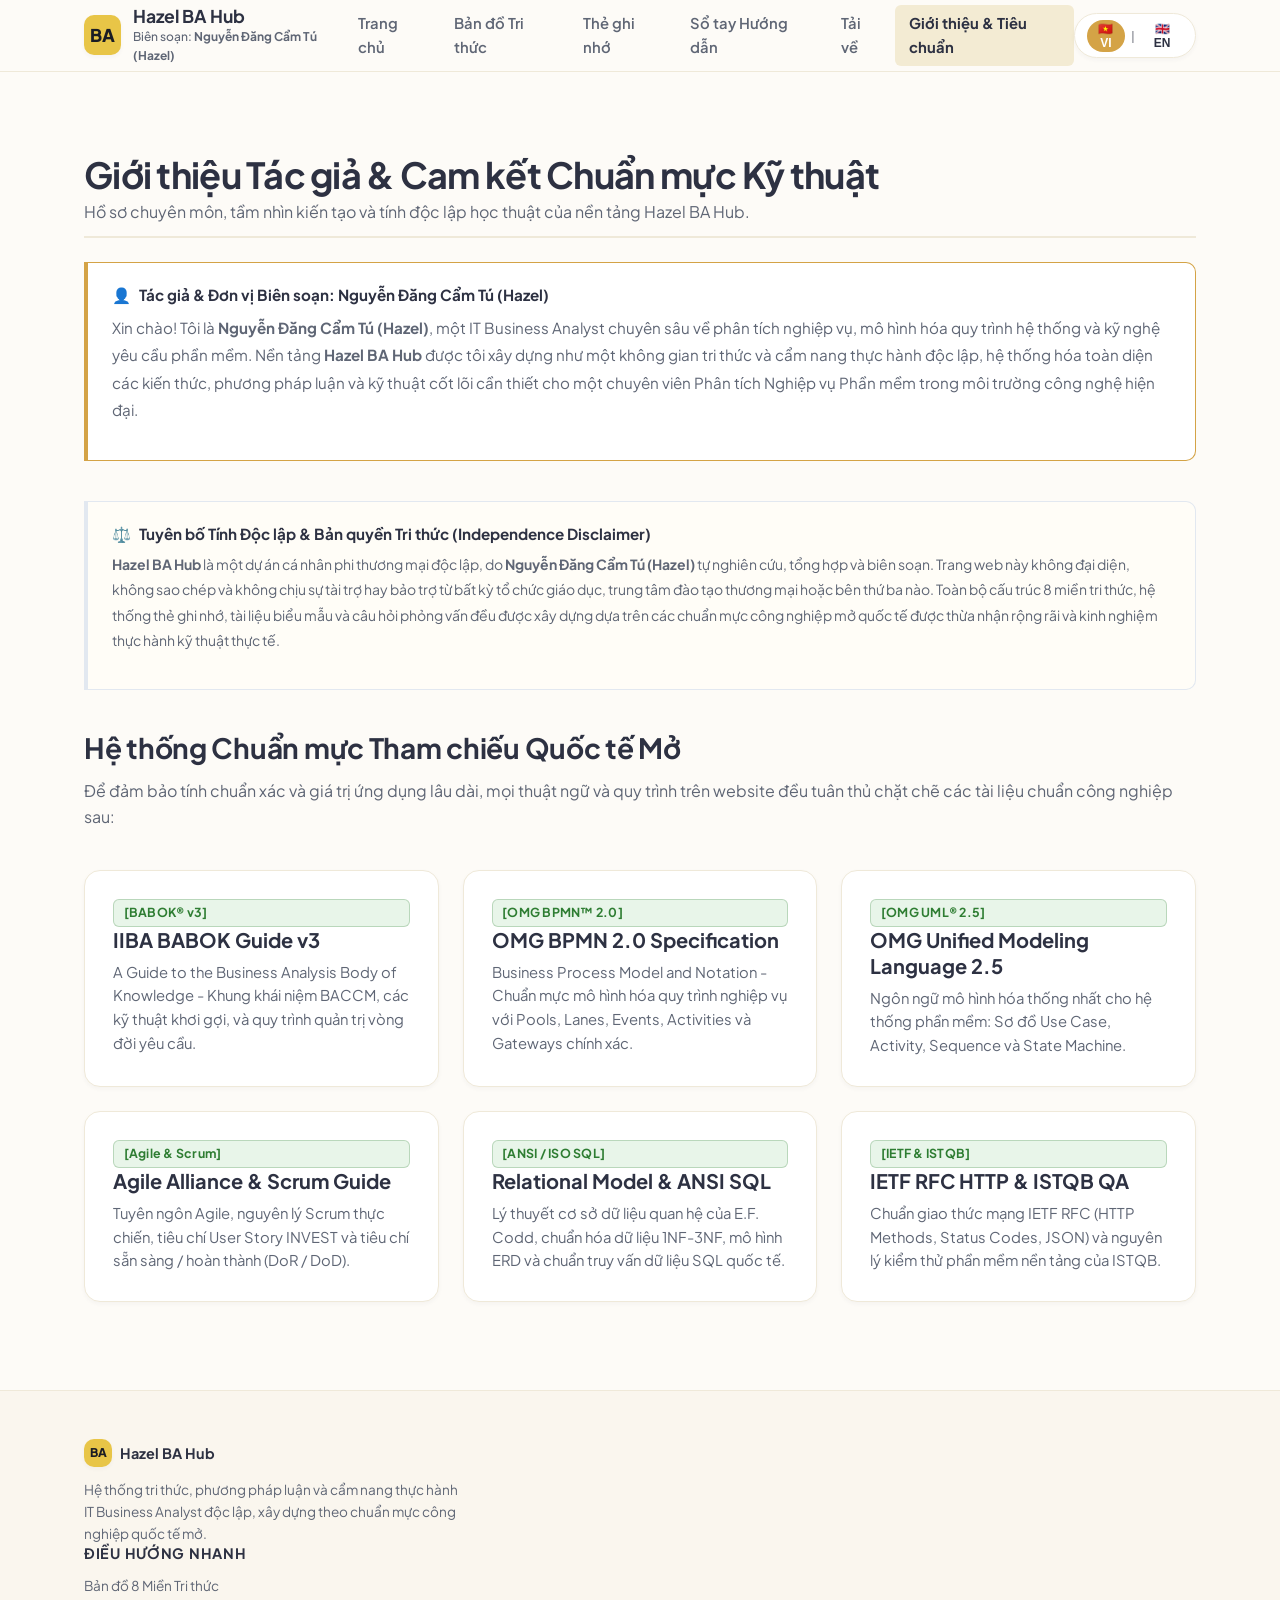
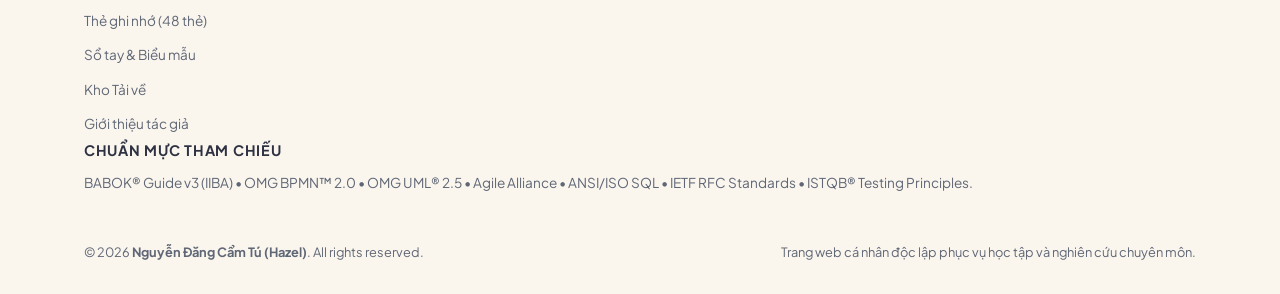
==== ba-study-materials/about/index.html @ 61d87bbf "Add files via upload" ====
<!DOCTYPE html>
<html lang="vi" class="lang-vi">
<head>
  <meta charset="UTF-8">
  <meta name="viewport" content="width=device-width, initial-scale=1.0">
  <title class="lang-vi">Giới thiệu & Tiêu chuẩn | Hazel BA Hub - Nguyễn Đăng Cẩm Tú</title>
  <title class="lang-en">About & Standards | Hazel BA Hub - Nguyen Dang Cam Tu</title>
  <meta name="description" content="Thông tin Tác giả và Nền tảng Chuẩn mực Quốc tế của Hazel BA Hub - Nguyễn Đăng Cẩm Tú (Hazel).">
  <!-- Fonts -->
  <link rel="preconnect" href="https://fonts.googleapis.com">
  <link rel="preconnect" href="https://fonts.gstatic.com" crossorigin>
  <link href="https://fonts.googleapis.com/css2?family=Plus+Jakarta+Sans:wght@400;500;600;700;800&display=swap" rel="stylesheet">
  <!-- Styles -->
  <link rel="stylesheet" href="../assets/css/main.css">
  <link rel="stylesheet" href="../assets/css/components.css">
  <link rel="stylesheet" href="../assets/css/flashcards.css">
  <!-- Core i18n -->
  <script src="../assets/js/i18n.js"></script>
</head>
<body>
  <header class="site-header">
    <div class="container header-inner">
      <a href="../" class="brand-link">
        <div class="brand-badge">BA</div>
        <div class="brand-text-wrap">
          <span class="brand-title">Hazel BA Hub</span>
          <span class="brand-author">
            <span class="lang-vi">Biên soạn: <strong>Nguyễn Đăng Cẩm Tú (Hazel)</strong></span>
            <span class="lang-en">Curated by <strong>Nguyễn Đăng Cẩm Tú (Hazel)</strong></span>
          </span>
        </div>
      </a>

      <nav>
        <ul class="nav-menu">
          <li><a href="../" class="nav-link"><span class="lang-vi">Trang chủ</span><span class="lang-en">Home</span></a></li>
          <li><a href="../knowledge-map/" class="nav-link"><span class="lang-vi">Bản đồ Tri thức</span><span class="lang-en">Knowledge Map</span></a></li>
          <li><a href="../flashcards/" class="nav-link"><span class="lang-vi">Thẻ ghi nhớ</span><span class="lang-en">Flashcards</span></a></li>
          <li><a href="../study-guide/" class="nav-link"><span class="lang-vi">Sổ tay Hướng dẫn</span><span class="lang-en">Study Guide</span></a></li>
          <li><a href="../downloads/" class="nav-link"><span class="lang-vi">Tải về</span><span class="lang-en">Downloads</span></a></li>
          <li><a href="../about/" class="nav-link active"><span class="lang-vi">Giới thiệu & Tiêu chuẩn</span><span class="lang-en">About & Standards</span></a></li>
        </ul>
      </nav>

      <div style="display: flex; align-items: center; gap: 0.75rem;">
        <button type="button" class="lang-toggle-btn" title="Chuyển đổi ngôn ngữ / Switch Language" aria-label="Toggle language">
          <span class="lang-pill" data-lang="vi">🇻🇳 VI</span>
          <span style="opacity: 0.4;">|</span>
          <span class="lang-pill" data-lang="en">🇬🇧 EN</span>
        </button>
        <button type="button" class="mobile-nav-toggle" aria-label="Open mobile navigation">☰</button>
      </div>
    </div>
  </header>

  <main class="container" style="padding: 2.5rem 1.5rem;">
    <div class="section-header">
      <div>
        <h1>
          <span class="lang-vi">Giới thiệu Tác giả & Cam kết Chuẩn mực Kỹ thuật</span>
          <span class="lang-en">About the Author & Industry Standards Governance</span>
        </h1>
        <p>
          <span class="lang-vi">Hồ sơ chuyên môn, tầm nhìn kiến tạo và tính độc lập học thuật của nền tảng Hazel BA Hub.</span>
          <span class="lang-en">Professional background, engineering philosophy, and academic independence of Hazel BA Hub.</span>
        </p>
      </div>
    </div>

    <!-- Author Profile -->
    <div class="callout" style="background: #FFFFFF; border-color: var(--color-primary); margin-bottom: 2.5rem;">
      <div class="callout-header">
        <span>👤</span>
        <span class="lang-vi">Tác giả & Đơn vị Biên soạn: Nguyễn Đăng Cẩm Tú (Hazel)</span>
        <span class="lang-en">Author & Curator: Nguyễn Đăng Cẩm Tú (Hazel)</span>
      </div>
      <div class="callout-body" style="font-size: 0.95rem; line-height: 1.8;">
        <p class="lang-vi">
          Xin chào! Tôi là <strong>Nguyễn Đăng Cẩm Tú (Hazel)</strong>, một IT Business Analyst chuyên sâu về phân tích nghiệp vụ, mô hình hóa quy trình hệ thống và kỹ nghệ yêu cầu phần mềm. 
          Nền tảng <strong>Hazel BA Hub</strong> được tôi xây dựng như một không gian tri thức và cẩm nang thực hành độc lập, hệ thống hóa toàn diện các kiến thức, phương pháp luận và kỹ thuật cốt lõi cần thiết cho một chuyên viên Phân tích Nghiệp vụ Phần mềm trong môi trường công nghệ hiện đại.
        </p>
        <p class="lang-en">
          Hello! I am <strong>Nguyễn Đăng Cẩm Tú (Hazel)</strong>, an IT Business Analyst passionate about structured requirements engineering, system process modeling, and data-driven software solutions. 
          <strong>Hazel BA Hub</strong> is an independent knowledge hub and practical handbook created to consolidate the core competencies, methodologies, and engineering techniques essential for modern IT Business Analysts.
        </p>
      </div>
    </div>

    <!-- Non-Affiliation & Independent Project Disclaimer -->
    <div class="callout" style="background: #FFFDF7; border-color: #E2E8F0; margin-bottom: 2.5rem;">
      <div class="callout-header">
        <span>⚖️</span>
        <span class="lang-vi">Tuyên bố Tính Độc lập & Bản quyền Tri thức (Independence Disclaimer)</span>
        <span class="lang-en">Independent Project & Non-Affiliation Disclaimer</span>
      </div>
      <div class="callout-body" style="font-size: 0.875rem; line-height: 1.8; color: var(--text-body);">
        <p class="lang-vi">
          <strong>Hazel BA Hub</strong> là một dự án cá nhân phi thương mại độc lập, do <strong>Nguyễn Đăng Cẩm Tú (Hazel)</strong> tự nghiên cứu, tổng hợp và biên soạn. 
          Trang web này không đại diện, không sao chép và không chịu sự tài trợ hay bảo trợ từ bất kỳ tổ chức giáo dục, trung tâm đào tạo thương mại hoặc bên thứ ba nào. 
          Toàn bộ cấu trúc 8 miền tri thức, hệ thống thẻ ghi nhớ, tài liệu biểu mẫu và câu hỏi phỏng vấn đều được xây dựng dựa trên các chuẩn mực công nghiệp mở quốc tế được thừa nhận rộng rãi và kinh nghiệm thực hành kỹ thuật thực tế.
        </p>
        <p class="lang-en">
          <strong>Hazel BA Hub</strong> is an independent, non-commercial personal project researched, synthesized, and curated by <strong>Nguyễn Đăng Cẩm Tú (Hazel)</strong>. 
          This platform does not represent, reproduce, or claim affiliation with any commercial educational training provider, academic institution, or proprietary third-party program. 
          All 8 knowledge domains, active-recall flashcards, specification templates, and interview questions are independently formulated from open international standards and practical industry engineering practices.
        </p>
      </div>
    </div>

    <!-- 6 Standards Pillars -->
    <h2>
      <span class="lang-vi">Hệ thống Chuẩn mực Tham chiếu Quốc tế Mở</span>
      <span class="lang-en">Open International Reference Standards</span>
    </h2>
    <p style="margin-bottom: 1.5rem;">
      <span class="lang-vi">Để đảm bảo tính chuẩn xác và giá trị ứng dụng lâu dài, mọi thuật ngữ và quy trình trên website đều tuân thủ chặt chẽ các tài liệu chuẩn công nghiệp sau:</span>
      <span class="lang-en">To ensure rigorous accuracy and long-term industry value, all terminology and workflows strictly adhere to the following standard frameworks:</span>
    </p>

    <div class="card-grid" style="margin-bottom: 3rem;">
      <div class="feature-card">
        <span class="badge badge-explicit">[BABOK® v3]</span>
        <h4 class="card-title">IIBA BABOK Guide v3</h4>
        <p class="card-desc">
          <span class="lang-vi">A Guide to the Business Analysis Body of Knowledge - Khung khái niệm BACCM, các kỹ thuật khơi gợi, và quy trình quản trị vòng đời yêu cầu.</span>
          <span class="lang-en">The global standard for business analysis practice, covering BACCM concepts, elicitation techniques, and requirements lifecycle management.</span>
        </p>
      </div>

      <div class="feature-card">
        <span class="badge badge-explicit">[OMG BPMN™ 2.0]</span>
        <h4 class="card-title">OMG BPMN 2.0 Specification</h4>
        <p class="card-desc">
          <span class="lang-vi">Business Process Model and Notation - Chuẩn mực mô hình hóa quy trình nghiệp vụ với Pools, Lanes, Events, Activities và Gateways chính xác.</span>
          <span class="lang-en">Business Process Model and Notation standard for cross-functional business workflows, pools, swimlanes, and gateways.</span>
        </p>
      </div>

      <div class="feature-card">
        <span class="badge badge-explicit">[OMG UML® 2.5]</span>
        <h4 class="card-title">OMG Unified Modeling Language 2.5</h4>
        <p class="card-desc">
          <span class="lang-vi">Ngôn ngữ mô hình hóa thống nhất cho hệ thống phần mềm: Sơ đồ Use Case, Activity, Sequence và State Machine.</span>
          <span class="lang-en">Standard modeling specification for software systems: Use Case, Activity, Sequence, and State Machine diagrams.</span>
        </p>
      </div>

      <div class="feature-card">
        <span class="badge badge-explicit">[Agile & Scrum]</span>
        <h4 class="card-title">Agile Alliance & Scrum Guide</h4>
        <p class="card-desc">
          <span class="lang-vi">Tuyên ngôn Agile, nguyên lý Scrum thực chiến, tiêu chí User Story INVEST và tiêu chí sẵn sàng / hoàn thành (DoR / DoD).</span>
          <span class="lang-en">Agile Manifesto principles, empirical Scrum workflows, INVEST User Story criteria, and Definition of Ready / Done gates.</span>
        </p>
      </div>

      <div class="feature-card">
        <span class="badge badge-explicit">[ANSI / ISO SQL]</span>
        <h4 class="card-title">Relational Model & ANSI SQL</h4>
        <p class="card-desc">
          <span class="lang-vi">Lý thuyết cơ sở dữ liệu quan hệ của E.F. Codd, chuẩn hóa dữ liệu 1NF-3NF, mô hình ERD và chuẩn truy vấn dữ liệu SQL quốc tế.</span>
          <span class="lang-en">Codd's relational database foundation, 1NF to 3NF normalization rules, ERD models, and ANSI SQL query specifications.</span>
        </p>
      </div>

      <div class="feature-card">
        <span class="badge badge-explicit">[IETF & ISTQB]</span>
        <h4 class="card-title">IETF RFC HTTP & ISTQB QA</h4>
        <p class="card-desc">
          <span class="lang-vi">Chuẩn giao thức mạng IETF RFC (HTTP Methods, Status Codes, JSON) và nguyên lý kiểm thử phần mềm nền tảng của ISTQB.</span>
          <span class="lang-en">IETF RFC protocol standards (HTTP methods, status codes, JSON payload) and ISTQB Foundation software testing principles.</span>
        </p>
      </div>
    </div>
  </main>

  <footer class="site-footer">
    <div class="container footer-inner">
      <div class="footer-col">
        <div style="display: flex; align-items: center; gap: 0.5rem; margin-bottom: 0.75rem;">
          <div class="brand-badge" style="width: 28px; height: 28px; font-size: 0.75rem;">BA</div>
          <span style="font-weight: 700; color: var(--text-heading);">Hazel BA Hub</span>
        </div>
        <p style="font-size: 0.85rem; color: var(--text-muted); line-height: 1.6; max-width: 380px;">
          <span class="lang-vi">Hệ thống tri thức, phương pháp luận và cẩm nang thực hành IT Business Analyst độc lập, xây dựng theo chuẩn mực công nghiệp quốc tế mở.</span>
          <span class="lang-en">An independent IT Business Analysis knowledge hub and practical handbook built upon open international industry standards.</span>
        </p>
      </div>
      <div class="footer-col">
        <h4 style="font-size: 0.9rem; margin-bottom: 0.75rem; color: var(--text-heading);">
          <span class="lang-vi">Điều hướng nhanh</span>
          <span class="lang-en">Quick Links</span>
        </h4>
        <ul style="list-style: none; padding: 0; margin: 0; font-size: 0.85rem; display: flex; flex-direction: column; gap: 0.4rem;">
          <li><a href="../knowledge-map/" style="color: var(--text-muted);"><span class="lang-vi">Bản đồ 8 Miền Tri thức</span><span class="lang-en">8 Knowledge Domains</span></a></li>
          <li><a href="../flashcards/" style="color: var(--text-muted);"><span class="lang-vi">Thẻ ghi nhớ (48 thẻ)</span><span class="lang-en">Flashcards (48 Cards)</span></a></li>
          <li><a href="../study-guide/" style="color: var(--text-muted);"><span class="lang-vi">Sổ tay & Biểu mẫu</span><span class="lang-en">Handbook & Templates</span></a></li>
          <li><a href="../downloads/" style="color: var(--text-muted);"><span class="lang-vi">Kho Tải về</span><span class="lang-en">Downloads Hub</span></a></li>
          <li><a href="../about/" style="color: var(--text-muted);"><span class="lang-vi">Giới thiệu tác giả</span><span class="lang-en">About Author</span></a></li>
        </ul>
      </div>
      <div class="footer-col">
        <h4 style="font-size: 0.9rem; margin-bottom: 0.75rem; color: var(--text-heading);">
          <span class="lang-vi">Chuẩn mực tham chiếu</span>
          <span class="lang-en">Standard Frameworks</span>
        </h4>
        <p style="font-size: 0.85rem; color: var(--text-muted); line-height: 1.6;">
          BABOK® Guide v3 (IIBA) • OMG BPMN™ 2.0 • OMG UML® 2.5 • Agile Alliance • ANSI/ISO SQL • IETF RFC Standards • ISTQB® Testing Principles.
        </p>
      </div>
    </div>
    <div class="container" style="padding-top: 1.5rem; margin-top: 1.5rem; border-top: 1px solid var(--border-color); font-size: 0.8rem; color: var(--text-muted); display: flex; justify-content: space-between; flex-wrap: wrap; gap: 0.75rem;">
      <div>
        © 2026 <strong>Nguyễn Đăng Cẩm Tú (Hazel)</strong>. All rights reserved.
      </div>
      <div>
        <span class="lang-vi">Trang web cá nhân độc lập phục vụ học tập và nghiên cứu chuyên môn.</span>
        <span class="lang-en">Independent personal knowledge platform for professional study and practice.</span>
      </div>
    </div>
  </footer>

  <script src="../assets/js/app.js"></script>
</body>
</html>
---- ba-study-materials/assets/css/main.css ----
/* ==========================================================================
   BA Study Materials - Main Styling
   Author: Nguyễn Đăng Cẩm Tú (Hazel)
   Color Palette: Minimal, Warm Pastel-Yellow & Cream (#FDFBF7, #E8C547)
   ========================================================================== */

:root {
  --bg-base: #FDFBF7;
  --bg-surface: #FFFFFF;
  --bg-surface-warm: #FAF6EE;
  --bg-surface-hover: #F6F0DF;
  --border-warm: #EFE9D9;
  --border-card: #E5DEC9;
  --border-focus: #D4A346;
  
  --color-primary: #D4A346;
  --color-primary-dark: #B58428;
  --color-accent: #E8C547;
  --color-accent-soft: #FFF9E6;
  
  --text-main: #2D3142;
  --text-muted: #5F6675;
  --text-light: #8E94A0;
  
  --tag-explicit-bg: #E8F5E9;
  --tag-explicit-text: #2E7D32;
  --tag-inferred-bg: #E0F2F1;
  --tag-inferred-text: #00695C;
  --tag-illustrative-bg: #FFF8E1;
  --tag-illustrative-text: #F57F17;
  --tag-supp-bg: #F3E5F5;
  --tag-supp-text: #7B1FA2;

  --shadow-sm: 0 2px 4px rgba(45, 49, 66, 0.04);
  --shadow-md: 0 4px 12px rgba(45, 49, 66, 0.06);
  --shadow-lg: 0 8px 24px rgba(45, 49, 66, 0.08);

  --font-sans: "Plus Jakarta Sans", -apple-system, BlinkMacSystemFont, "Segoe UI", Roboto, "Helvetica Neue", Arial, sans-serif;
  --radius-sm: 6px;
  --radius-md: 10px;
  --radius-lg: 16px;
  --radius-full: 9999px;
  
  --header-height: 72px;
  --container-max: 1160px;
}

/* CSS Reset & Defaults */
*, *::before, *::after {
  box-sizing: border-box;
  margin: 0;
  padding: 0;
}

html {
  font-family: var(--font-sans);
  background-color: var(--bg-base);
  color: var(--text-main);
  line-height: 1.6;
  scroll-behavior: smooth;
  -webkit-font-smoothing: antialiased;
}

body {
  min-height: 100vh;
  display: flex;
  flex-direction: column;
}

/* Bilingual Language Toggling Logic */
html.lang-vi .lang-en {
  display: none !important;
}

html.lang-en .lang-vi {
  display: none !important;
}

/* Typography */
h1, h2, h3, h4 {
  color: var(--text-main);
  line-height: 1.3;
  font-weight: 700;
}

h1 { font-size: 2.25rem; letter-spacing: -0.02em; }
h2 { font-size: 1.75rem; letter-spacing: -0.01em; margin-bottom: 0.75rem; }
h3 { font-size: 1.25rem; margin-bottom: 0.5rem; }
p { margin-bottom: 1rem; color: var(--text-muted); }
p:last-child { margin-bottom: 0; }

a {
  color: var(--color-primary-dark);
  text-decoration: none;
  transition: color 0.15s ease;
}

a:hover {
  color: var(--color-primary);
  text-decoration: underline;
}

/* Layout Containers */
.container {
  width: 100%;
  max-width: var(--container-max);
  margin-left: auto;
  margin-right: auto;
  padding-left: 1.5rem;
  padding-right: 1.5rem;
}

/* Header & Navigation */
.site-header {
  position: sticky;
  top: 0;
  z-index: 100;
  height: var(--header-height);
  background: rgba(253, 251, 247, 0.94);
  backdrop-filter: blur(10px);
  border-bottom: 1px solid var(--border-warm);
}

.header-inner {
  height: 100%;
  display: flex;
  align-items: center;
  justify-content: space-between;
}

.brand-link {
  display: flex;
  align-items: center;
  gap: 0.75rem;
  text-decoration: none;
}

.brand-badge {
  display: flex;
  align-items: center;
  justify-content: center;
  width: 40px;
  height: 40px;
  border-radius: var(--radius-md);
  background: var(--color-accent);
  color: #1A1C24;
  font-weight: 800;
  font-size: 1.1rem;
  box-shadow: var(--shadow-sm);
}

.brand-text-wrap {
  display: flex;
  flex-direction: column;
}

.brand-title {
  font-size: 1.1rem;
  font-weight: 700;
  color: var(--text-main);
  line-height: 1.2;
}

.brand-author {
  font-size: 0.75rem;
  color: var(--text-muted);
  font-weight: 500;
}

.nav-menu {
  display: flex;
  align-items: center;
  gap: 0.35rem;
  list-style: none;
}

.nav-link {
  display: inline-block;
  padding: 0.45rem 0.85rem;
  border-radius: var(--radius-sm);
  font-size: 0.925rem;
  font-weight: 600;
  color: var(--text-muted);
  text-decoration: none;
  transition: all 0.15s ease;
}

.nav-link:hover {
  color: var(--text-main);
  background: var(--bg-surface-warm);
  text-decoration: none;
}

.nav-link.active {
  color: var(--text-main);
  background: #F3EBD3;
  font-weight: 700;
}

/* Language Toggle Button */
.lang-toggle-btn {
  display: inline-flex;
  align-items: center;
  gap: 0.4rem;
  background: var(--bg-surface);
  border: 1px solid var(--border-warm);
  padding: 0.35rem 0.75rem;
  border-radius: var(--radius-full);
  font-size: 0.825rem;
  font-weight: 700;
  color: var(--text-main);
  cursor: pointer;
  transition: all 0.2s ease;
  box-shadow: var(--shadow-sm);
}

.lang-toggle-btn:hover {
  border-color: var(--color-primary);
  background: var(--bg-surface-warm);
}

.lang-pill {
  padding: 2px 6px;
  border-radius: var(--radius-full);
  font-size: 0.75rem;
}

.lang-pill.active {
  background: var(--color-primary);
  color: #FFFFFF;
}

/* Mobile Nav Toggle */
.mobile-nav-toggle {
  display: none;
  background: transparent;
  border: none;
  cursor: pointer;
  padding: 0.5rem;
  font-size: 1.5rem;
  color: var(--text-main);
}

/* Footer */
.site-footer {
  margin-top: auto;
  background: var(--bg-surface-warm);
  border-top: 1px solid var(--border-warm);
  padding: 3rem 0 2rem;
  font-size: 0.9rem;
}

.footer-grid {
  display: grid;
  grid-template-columns: 2fr 1fr 1fr;
  gap: 2.5rem;
  margin-bottom: 2rem;
}

.footer-col h4 {
  font-size: 0.95rem;
  margin-bottom: 0.75rem;
  color: var(--text-main);
  text-transform: uppercase;
  letter-spacing: 0.05em;
}

.footer-col ul {
  list-style: none;
}

.footer-col li {
  margin-bottom: 0.4rem;
}

.footer-col a {
  color: var(--text-muted);
}

.footer-col a:hover {
  color: var(--text-main);
}

.footer-bottom {
  padding-top: 1.5rem;
  border-top: 1px solid var(--border-warm);
  display: flex;
  align-items: center;
  justify-content: space-between;
  color: var(--text-light);
  font-size: 0.825rem;
}

/* Responsive Breakpoints */
@media (max-width: 900px) {
  .footer-grid {
    grid-template-columns: 1fr;
    gap: 1.5rem;
  }
  .nav-menu {
    display: none;
    position: absolute;
    top: var(--header-height);
    left: 0;
    width: 100%;
    background: var(--bg-surface);
    flex-direction: column;
    padding: 1.5rem;
    box-shadow: var(--shadow-lg);
    border-bottom: 1px solid var(--border-warm);
    align-items: stretch;
  }
  .nav-menu.is-open {
    display: flex;
  }
  .mobile-nav-toggle {
    display: block;
  }
  .footer-bottom {
    flex-direction: column;
    gap: 0.75rem;
    text-align: center;
  }
}
---- ba-study-materials/assets/css/components.css ----
/* ==========================================================================
   BA Study Materials - Reusable UI Components
   ========================================================================== */

/* Hero Banner */
.hero-section {
  padding: 3.5rem 0 2.5rem;
  text-align: center;
  background: radial-gradient(circle at top, #FFF9EB 0%, var(--bg-base) 70%);
  border-bottom: 1px solid var(--border-warm);
}

.hero-badge-wrap {
  margin-bottom: 1rem;
}

.hero-pill {
  display: inline-flex;
  align-items: center;
  gap: 0.5rem;
  padding: 0.35rem 0.9rem;
  background: var(--bg-surface);
  border: 1px solid var(--border-warm);
  border-radius: var(--radius-full);
  font-size: 0.85rem;
  font-weight: 600;
  color: var(--color-primary-dark);
  box-shadow: var(--shadow-sm);
}

.hero-title {
  font-size: 2.75rem;
  font-weight: 800;
  margin-bottom: 1rem;
  letter-spacing: -0.03em;
  color: var(--text-main);
}

.hero-subtitle {
  font-size: 1.15rem;
  max-width: 680px;
  margin: 0 auto 2rem;
  color: var(--text-muted);
}

.hero-author-tag {
  font-weight: 700;
  color: var(--text-main);
  background: #F3EBD3;
  padding: 2px 8px;
  border-radius: 4px;
}

.hero-actions {
  display: flex;
  align-items: center;
  justify-content: center;
  gap: 1rem;
  flex-wrap: wrap;
}

/* Buttons */
.btn {
  display: inline-flex;
  align-items: center;
  justify-content: center;
  gap: 0.5rem;
  padding: 0.65rem 1.4rem;
  border-radius: var(--radius-md);
  font-weight: 600;
  font-size: 0.95rem;
  cursor: pointer;
  transition: all 0.15s ease;
  border: 1px solid transparent;
  text-decoration: none;
}

.btn:hover {
  text-decoration: none;
}

.btn-primary {
  background: var(--color-primary);
  color: #FFFFFF;
  border-color: var(--color-primary-dark);
  box-shadow: var(--shadow-sm);
}

.btn-primary:hover {
  background: var(--color-primary-dark);
  color: #FFFFFF;
}

.btn-secondary {
  background: var(--bg-surface);
  color: var(--text-main);
  border-color: var(--border-warm);
  box-shadow: var(--shadow-sm);
}

.btn-secondary:hover {
  background: var(--bg-surface-warm);
  border-color: var(--border-card);
}

.btn-sm {
  padding: 0.4rem 0.85rem;
  font-size: 0.85rem;
}

/* Feature & Navigation Cards Grid */
.card-grid {
  display: grid;
  grid-template-columns: repeat(auto-fit, minmax(320px, 1fr));
  gap: 1.5rem;
  margin: 2.5rem 0;
}

.feature-card {
  background: var(--bg-surface);
  border: 1px solid var(--border-warm);
  border-radius: var(--radius-lg);
  padding: 1.75rem;
  box-shadow: var(--shadow-sm);
  transition: transform 0.2s ease, box-shadow 0.2s ease, border-color 0.2s ease;
  display: flex;
  flex-direction: column;
}

.feature-card:hover {
  transform: translateY(-3px);
  box-shadow: var(--shadow-md);
  border-color: var(--color-primary);
}

.card-icon {
  width: 48px;
  height: 48px;
  border-radius: var(--radius-md);
  background: var(--bg-surface-warm);
  display: flex;
  align-items: center;
  justify-content: center;
  font-size: 1.5rem;
  margin-bottom: 1.25rem;
  color: var(--color-primary-dark);
}

.card-title {
  font-size: 1.25rem;
  font-weight: 700;
  margin-bottom: 0.5rem;
}

.card-desc {
  font-size: 0.925rem;
  color: var(--text-muted);
  flex-grow: 1;
  margin-bottom: 1.25rem;
}

.card-footer {
  padding-top: 1rem;
  border-top: 1px solid var(--border-warm);
  display: flex;
  align-items: center;
  justify-content: space-between;
}

/* Badges for Epistemic Classifications */
.badge {
  display: inline-flex;
  align-items: center;
  gap: 0.35rem;
  padding: 0.2rem 0.6rem;
  border-radius: var(--radius-sm);
  font-size: 0.775rem;
  font-weight: 700;
  letter-spacing: 0.02em;
  white-space: nowrap;
}

.badge-explicit {
  background: var(--tag-explicit-bg);
  color: var(--tag-explicit-text);
  border: 1px solid rgba(46, 125, 50, 0.25);
}

.badge-inferred {
  background: var(--tag-inferred-bg);
  color: var(--tag-inferred-text);
  border: 1px solid rgba(0, 105, 92, 0.25);
}

.badge-illustrative {
  background: var(--tag-illustrative-bg);
  color: var(--tag-illustrative-text);
  border: 1px solid rgba(245, 127, 23, 0.3);
}

.badge-supplementary {
  background: var(--tag-supp-bg);
  color: var(--tag-supp-text);
  border: 1px solid rgba(123, 31, 162, 0.25);
}

/* Callout Box */
.callout {
  background: var(--bg-surface-warm);
  border-left: 4px solid var(--color-primary);
  border-radius: 0 var(--radius-md) var(--radius-md) 0;
  padding: 1.25rem 1.5rem;
  margin: 1.5rem 0;
  border-top: 1px solid var(--border-warm);
  border-right: 1px solid var(--border-warm);
  border-bottom: 1px solid var(--border-warm);
}

.callout-header {
  font-weight: 700;
  font-size: 0.95rem;
  margin-bottom: 0.4rem;
  color: var(--text-main);
  display: flex;
  align-items: center;
  gap: 0.5rem;
}

.callout-body {
  font-size: 0.9rem;
  color: var(--text-muted);
}

/* Responsive Tables */
.table-responsive {
  width: 100%;
  overflow-x: auto;
  margin: 1.5rem 0;
  border: 1px solid var(--border-warm);
  border-radius: var(--radius-md);
  box-shadow: var(--shadow-sm);
  background: var(--bg-surface);
}

.data-table {
  width: 100%;
  border-collapse: collapse;
  text-align: left;
  font-size: 0.875rem;
}

.data-table th {
  background: #F3EBD3;
  color: var(--text-main);
  font-weight: 700;
  padding: 0.85rem 1rem;
  border-bottom: 1px solid var(--border-card);
}

.data-table td {
  padding: 0.85rem 1rem;
  border-bottom: 1px solid var(--border-warm);
  color: var(--text-main);
  vertical-align: top;
}

.data-table tr:nth-child(even) {
  background: #FAF7F0;
}

.data-table tr:hover {
  background: #F5EFE0;
}

/* Section Header */
.section-header {
  margin: 2.5rem 0 1.5rem;
  border-bottom: 2px solid var(--border-warm);
  padding-bottom: 0.75rem;
  display: flex;
  align-items: flex-end;
  justify-content: space-between;
  flex-wrap: wrap;
  gap: 1rem;
}

/* Accordion Component */
.accordion-item {
  background: var(--bg-surface);
  border: 1px solid var(--border-warm);
  border-radius: var(--radius-md);
  margin-bottom: 0.75rem;
  overflow: hidden;
  box-shadow: var(--shadow-sm);
}

.accordion-trigger {
  width: 100%;
  padding: 1rem 1.25rem;
  background: transparent;
  border: none;
  cursor: pointer;
  display: flex;
  align-items: center;
  justify-content: space-between;
  text-align: left;
  font-size: 1rem;
  font-weight: 700;
  color: var(--text-main);
}

.accordion-trigger:hover {
  background: var(--bg-surface-warm);
}

.accordion-body {
  padding: 1rem 1.25rem 1.25rem;
  border-top: 1px solid var(--border-warm);
  background: #FCFAF6;
  font-size: 0.925rem;
}
---- ba-study-materials/assets/css/flashcards.css ----
/* ==========================================================================
   BA Study Materials - Interactive Flashcards Engine
   ========================================================================== */

.fc-container {
  max-width: 800px;
  margin: 2rem auto;
}

/* Controls Bar */
.fc-controls-bar {
  background: var(--bg-surface);
  border: 1px solid var(--border-warm);
  border-radius: var(--radius-lg);
  padding: 1.25rem;
  margin-bottom: 1.5rem;
  box-shadow: var(--shadow-sm);
}

.fc-filter-grid {
  display: grid;
  grid-template-columns: 1fr 1fr;
  gap: 1rem;
  margin-bottom: 1rem;
}

.fc-filter-group {
  display: flex;
  flex-direction: column;
  gap: 0.35rem;
}

.fc-filter-label {
  font-size: 0.8rem;
  font-weight: 700;
  color: var(--text-muted);
  text-transform: uppercase;
  letter-spacing: 0.04em;
}

.fc-select, .fc-search-input {
  width: 100%;
  padding: 0.6rem 0.85rem;
  border: 1px solid var(--border-warm);
  border-radius: var(--radius-md);
  background: var(--bg-surface-warm);
  color: var(--text-main);
  font-family: inherit;
  font-size: 0.9rem;
  outline: none;
  transition: border-color 0.15s ease;
}

.fc-select:focus, .fc-search-input:focus {
  border-color: var(--color-primary);
  background: var(--bg-surface);
}

/* Progress & Stats Bar */
.fc-stats-bar {
  display: flex;
  align-items: center;
  justify-content: space-between;
  gap: 1rem;
  padding: 0.75rem 0;
  font-size: 0.875rem;
  color: var(--text-muted);
}

.fc-progress-track {
  flex-grow: 1;
  height: 8px;
  background: var(--border-warm);
  border-radius: var(--radius-full);
  overflow: hidden;
}

.fc-progress-fill {
  height: 100%;
  background: var(--color-primary);
  width: 0%;
  transition: width 0.25s ease;
}

/* 3D Flip Card Container */
.fc-card-viewport {
  perspective: 1000px;
  min-height: 380px;
  margin-bottom: 1.5rem;
}

.fc-card {
  width: 100%;
  min-height: 380px;
  position: relative;
  transform-style: preserve-3d;
  transition: transform 0.4s cubic-bezier(0.175, 0.885, 0.32, 1.275);
  cursor: pointer;
  border-radius: var(--radius-lg);
  box-shadow: var(--shadow-md);
}

.fc-card.is-flipped {
  transform: rotateY(180deg);
}

.fc-card-face {
  position: absolute;
  width: 100%;
  height: 100%;
  top: 0;
  left: 0;
  backface-visibility: hidden;
  -webkit-backface-visibility: hidden;
  border-radius: var(--radius-lg);
  padding: 2.25rem;
  display: flex;
  flex-direction: column;
  justify-content: space-between;
  border: 2px solid var(--border-card);
}

/* Front Face */
.fc-card-front {
  background: #FFFFFF;
}

/* Back Face */
.fc-card-back {
  background: #FAF7EE;
  transform: rotateY(180deg);
  border-color: var(--color-primary);
}

.fc-card-header {
  display: flex;
  align-items: center;
  justify-content: space-between;
  margin-bottom: 1rem;
}

.fc-card-id {
  font-family: monospace;
  font-size: 0.85rem;
  font-weight: 700;
  color: var(--color-primary-dark);
  background: #F3EBD3;
  padding: 2px 8px;
  border-radius: 4px;
}

.fc-card-content {
  flex-grow: 1;
  display: flex;
  flex-direction: column;
  justify-content: center;
  margin: 1rem 0;
}

.fc-prompt {
  font-size: 1.35rem;
  font-weight: 700;
  color: var(--text-main);
  line-height: 1.4;
  margin-bottom: 1rem;
}

.fc-answer {
  font-size: 1.05rem;
  line-height: 1.6;
  color: var(--text-main);
  white-space: pre-line;
}

.fc-card-footer {
  display: flex;
  align-items: center;
  justify-content: space-between;
  border-top: 1px solid var(--border-warm);
  padding-top: 1rem;
  font-size: 0.825rem;
  color: var(--text-light);
}

.fc-flip-hint {
  display: flex;
  align-items: center;
  gap: 0.4rem;
  color: var(--color-primary-dark);
  font-weight: 600;
}

/* Bottom Action Buttons */
.fc-actions {
  display: flex;
  align-items: center;
  justify-content: space-between;
  gap: 1rem;
}

.fc-shortcuts-hint {
  text-align: center;
  font-size: 0.8rem;
  color: var(--text-light);
  margin-top: 1rem;
}

@media (max-width: 600px) {
  .fc-filter-grid {
    grid-template-columns: 1fr;
  }
  .fc-card-viewport {
    min-height: 420px;
  }
  .fc-card {
    min-height: 420px;
  }
  .fc-card-face {
    padding: 1.5rem;
  }
  .fc-prompt {
    font-size: 1.15rem;
  }
}
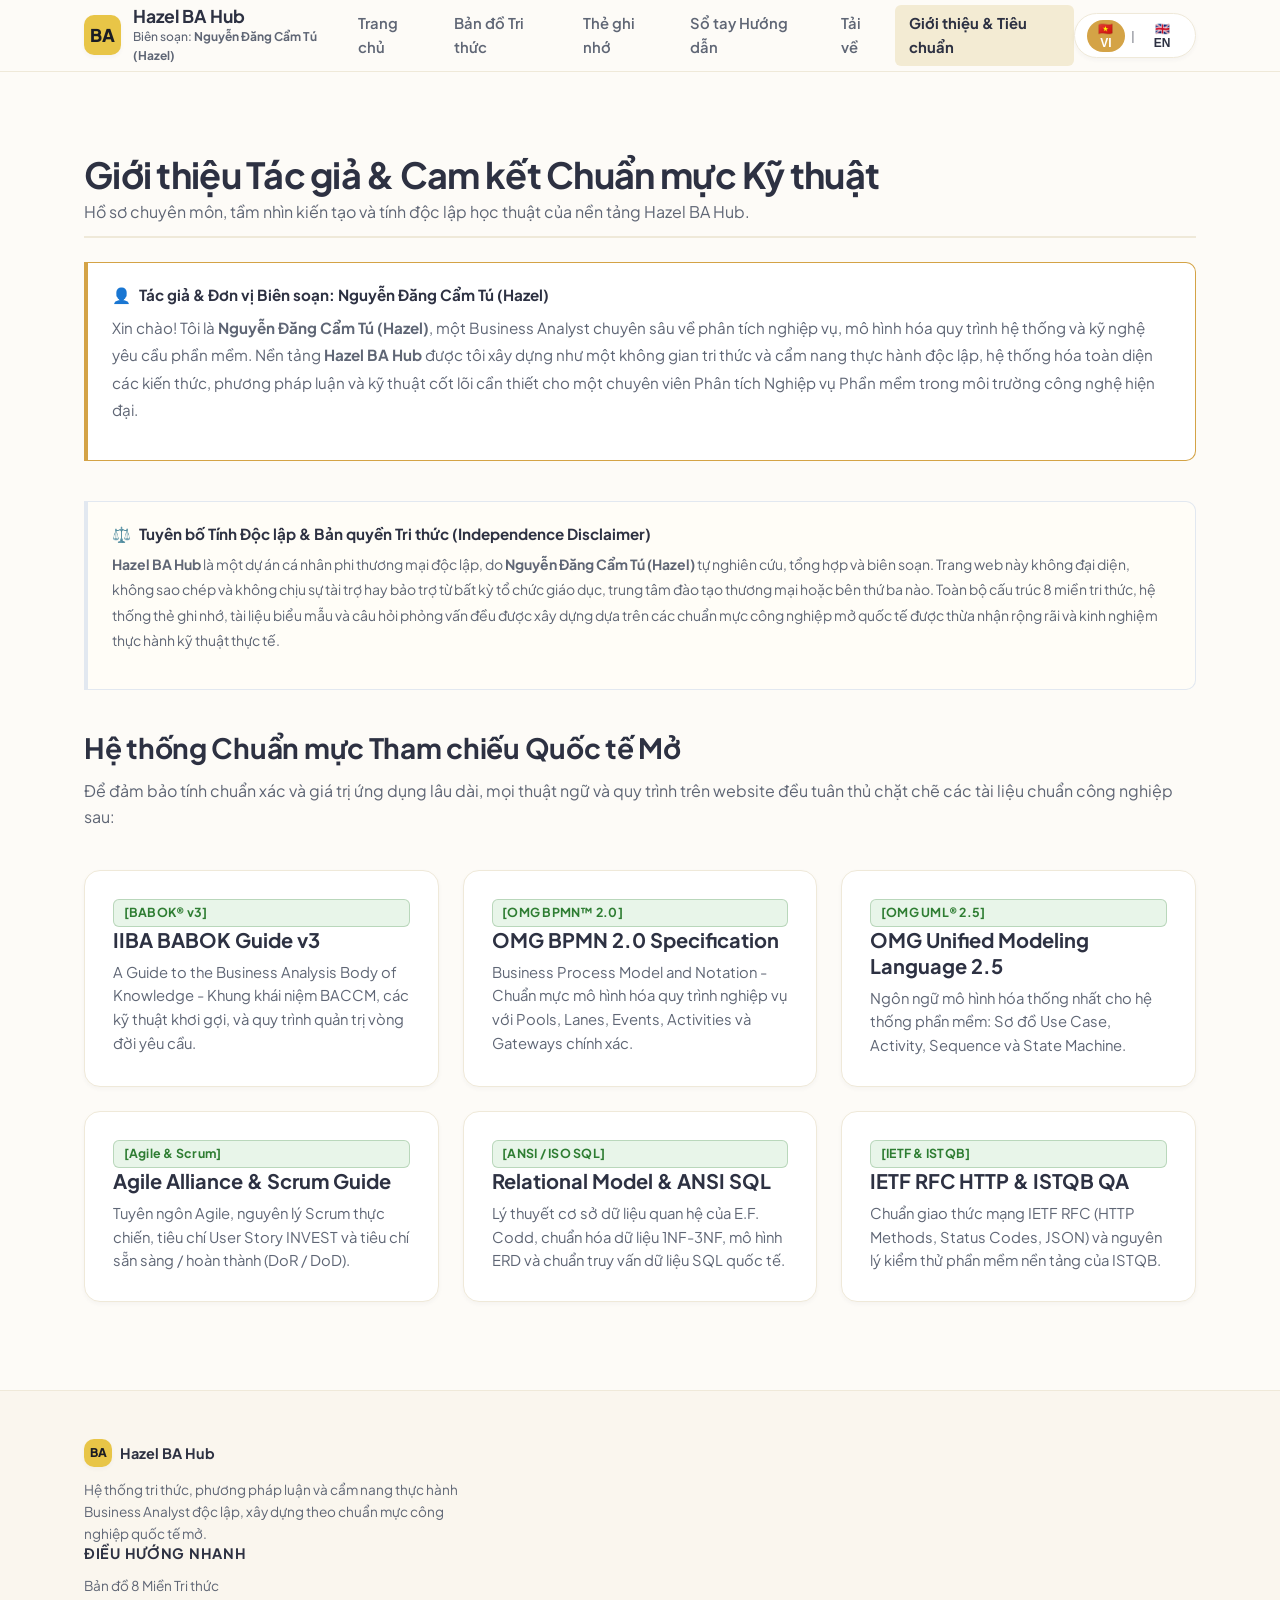
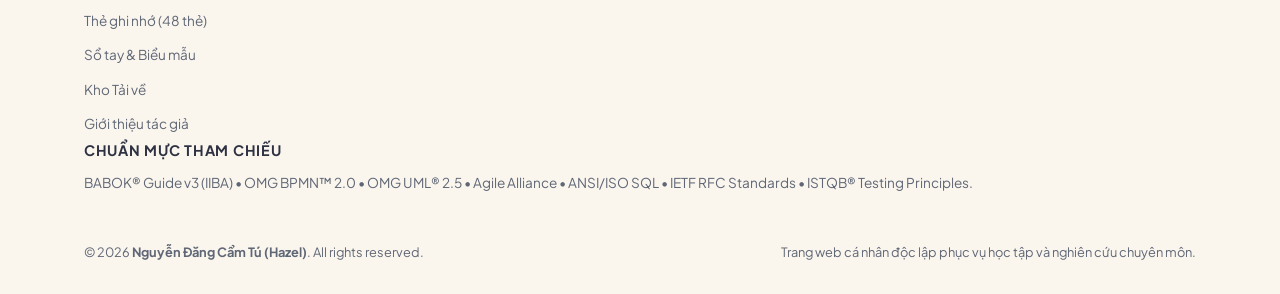
==== commit 7258d351: "Fix HTML formatting and structure in index.html" ====
--- a/ba-study-materials/about/index.html
+++ b/ba-study-materials/about/index.html
@@ -76,12 +76,12 @@
       </div>
       <div class="callout-body" style="font-size: 0.95rem; line-height: 1.8;">
         <p class="lang-vi">
-          Xin chào! Tôi là <strong>Nguyễn Đăng Cẩm Tú (Hazel)</strong>, một IT Business Analyst chuyên sâu về phân tích nghiệp vụ, mô hình hóa quy trình hệ thống và kỹ nghệ yêu cầu phần mềm. 
+          Xin chào! Tôi là <strong>Nguyễn Đăng Cẩm Tú (Hazel)</strong>, một Business Analyst chuyên sâu về phân tích nghiệp vụ, mô hình hóa quy trình hệ thống và kỹ nghệ yêu cầu phần mềm. 
           Nền tảng <strong>Hazel BA Hub</strong> được tôi xây dựng như một không gian tri thức và cẩm nang thực hành độc lập, hệ thống hóa toàn diện các kiến thức, phương pháp luận và kỹ thuật cốt lõi cần thiết cho một chuyên viên Phân tích Nghiệp vụ Phần mềm trong môi trường công nghệ hiện đại.
         </p>
         <p class="lang-en">
-          Hello! I am <strong>Nguyễn Đăng Cẩm Tú (Hazel)</strong>, an IT Business Analyst passionate about structured requirements engineering, system process modeling, and data-driven software solutions. 
-          <strong>Hazel BA Hub</strong> is an independent knowledge hub and practical handbook created to consolidate the core competencies, methodologies, and engineering techniques essential for modern IT Business Analysts.
+          Hello! I am <strong>Nguyễn Đăng Cẩm Tú (Hazel)</strong>, a Business Analyst passionate about structured requirements engineering, system process modeling, and data-driven software solutions. 
+          <strong>Hazel BA Hub</strong> is an independent knowledge hub and practical handbook created to consolidate the core competencies, methodologies, and engineering techniques essential for modern Business Analysts.
         </p>
       </div>
     </div>
@@ -182,8 +182,8 @@
           <span style="font-weight: 700; color: var(--text-heading);">Hazel BA Hub</span>
         </div>
         <p style="font-size: 0.85rem; color: var(--text-muted); line-height: 1.6; max-width: 380px;">
-          <span class="lang-vi">Hệ thống tri thức, phương pháp luận và cẩm nang thực hành IT Business Analyst độc lập, xây dựng theo chuẩn mực công nghiệp quốc tế mở.</span>
-          <span class="lang-en">An independent IT Business Analysis knowledge hub and practical handbook built upon open international industry standards.</span>
+          <span class="lang-vi">Hệ thống tri thức, phương pháp luận và cẩm nang thực hành Business Analyst độc lập, xây dựng theo chuẩn mực công nghiệp quốc tế mở.</span>
+          <span class="lang-en">An independent Business Analysis knowledge hub and practical handbook built upon open international industry standards.</span>
         </p>
       </div>
       <div class="footer-col">
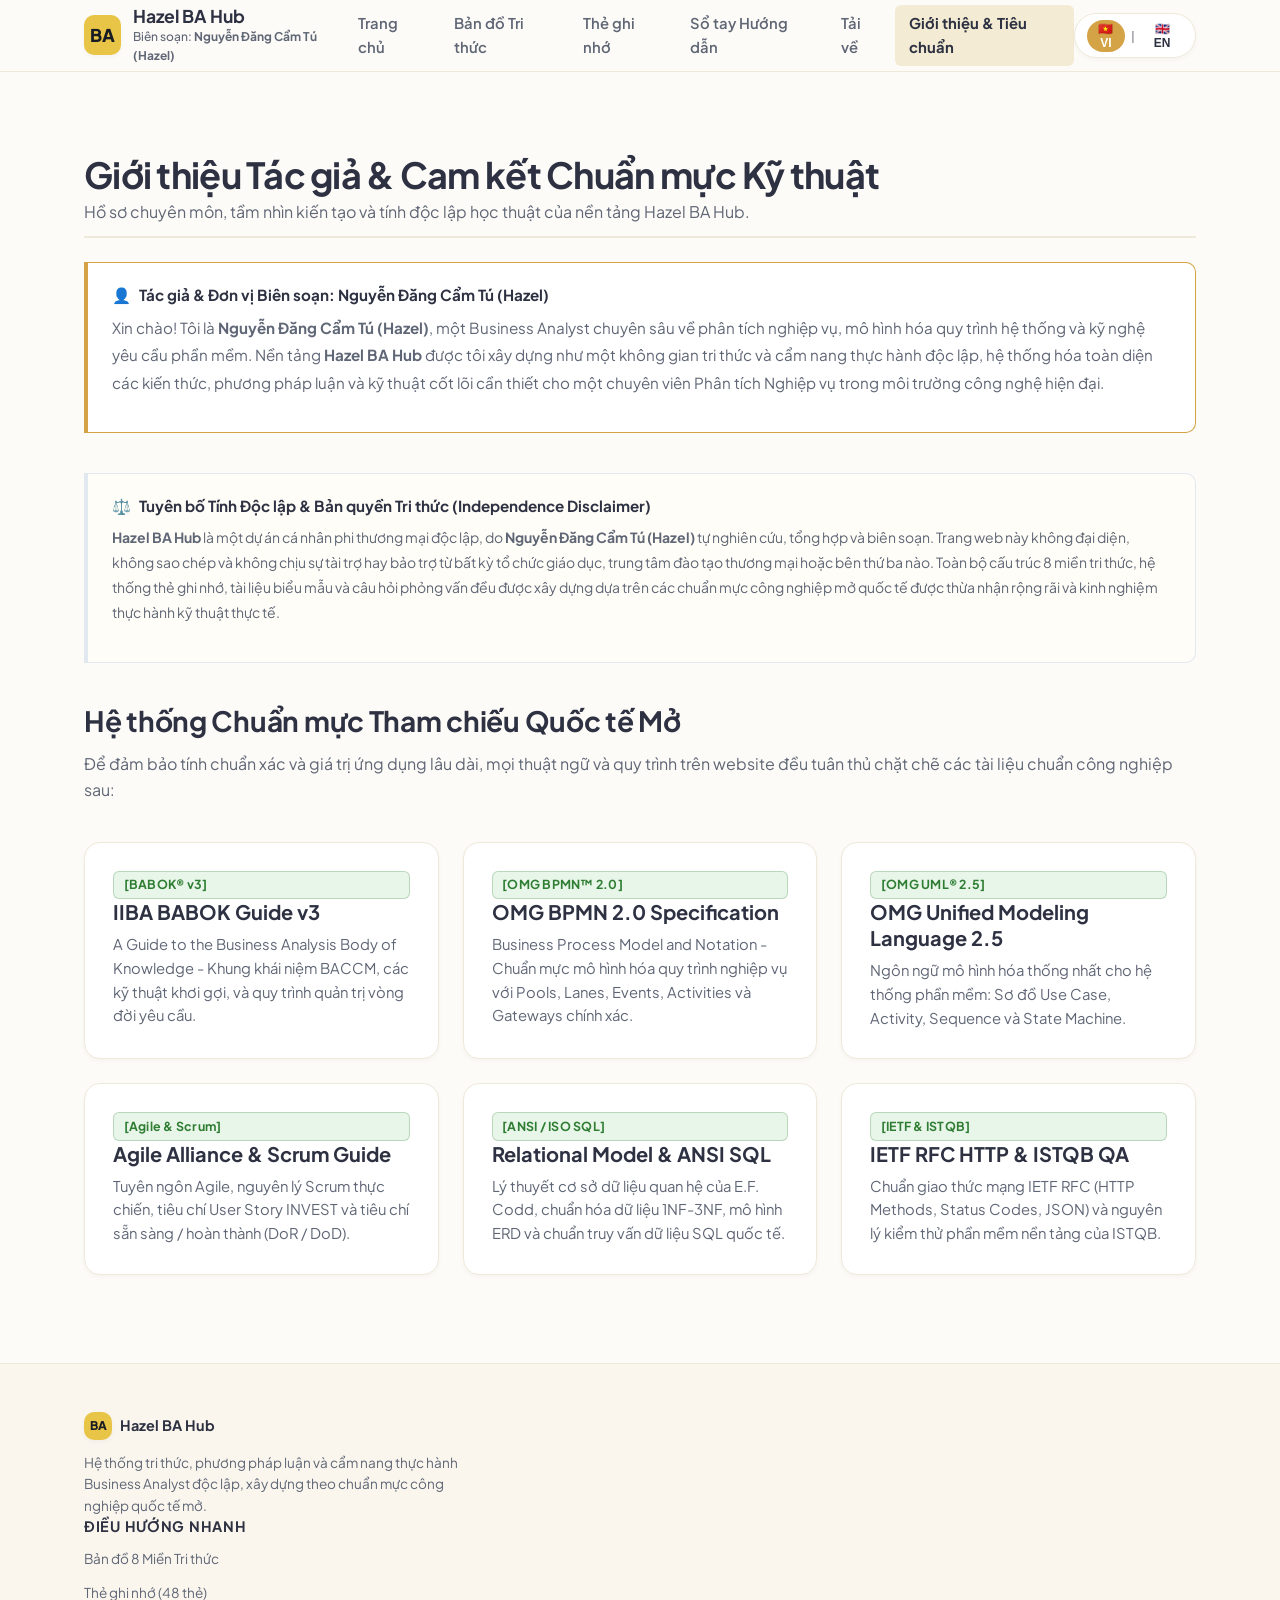
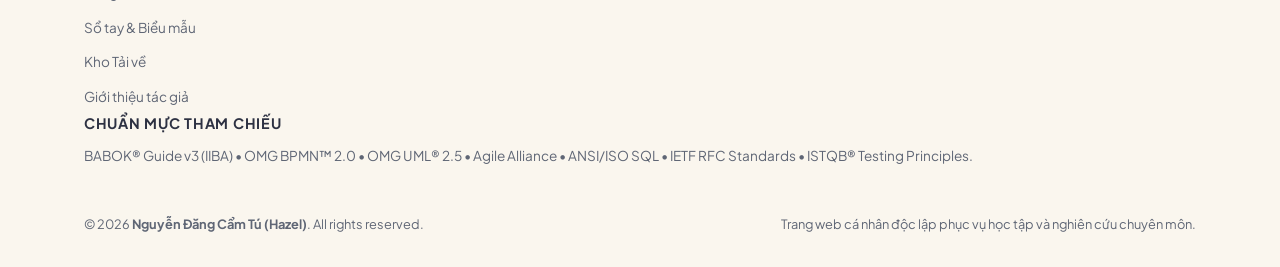
==== commit 23f8375d: "Fix HTML encoding issues in index.html" ====
--- a/ba-study-materials/about/index.html
+++ b/ba-study-materials/about/index.html
@@ -77,7 +77,7 @@
       <div class="callout-body" style="font-size: 0.95rem; line-height: 1.8;">
         <p class="lang-vi">
           Xin chào! Tôi là <strong>Nguyễn Đăng Cẩm Tú (Hazel)</strong>, một Business Analyst chuyên sâu về phân tích nghiệp vụ, mô hình hóa quy trình hệ thống và kỹ nghệ yêu cầu phần mềm. 
-          Nền tảng <strong>Hazel BA Hub</strong> được tôi xây dựng như một không gian tri thức và cẩm nang thực hành độc lập, hệ thống hóa toàn diện các kiến thức, phương pháp luận và kỹ thuật cốt lõi cần thiết cho một chuyên viên Phân tích Nghiệp vụ Phần mềm trong môi trường công nghệ hiện đại.
+          Nền tảng <strong>Hazel BA Hub</strong> được tôi xây dựng như một không gian tri thức và cẩm nang thực hành độc lập, hệ thống hóa toàn diện các kiến thức, phương pháp luận và kỹ thuật cốt lõi cần thiết cho một chuyên viên Phân tích Nghiệp vụ trong môi trường công nghệ hiện đại.
         </p>
         <p class="lang-en">
           Hello! I am <strong>Nguyễn Đăng Cẩm Tú (Hazel)</strong>, a Business Analyst passionate about structured requirements engineering, system process modeling, and data-driven software solutions. 
